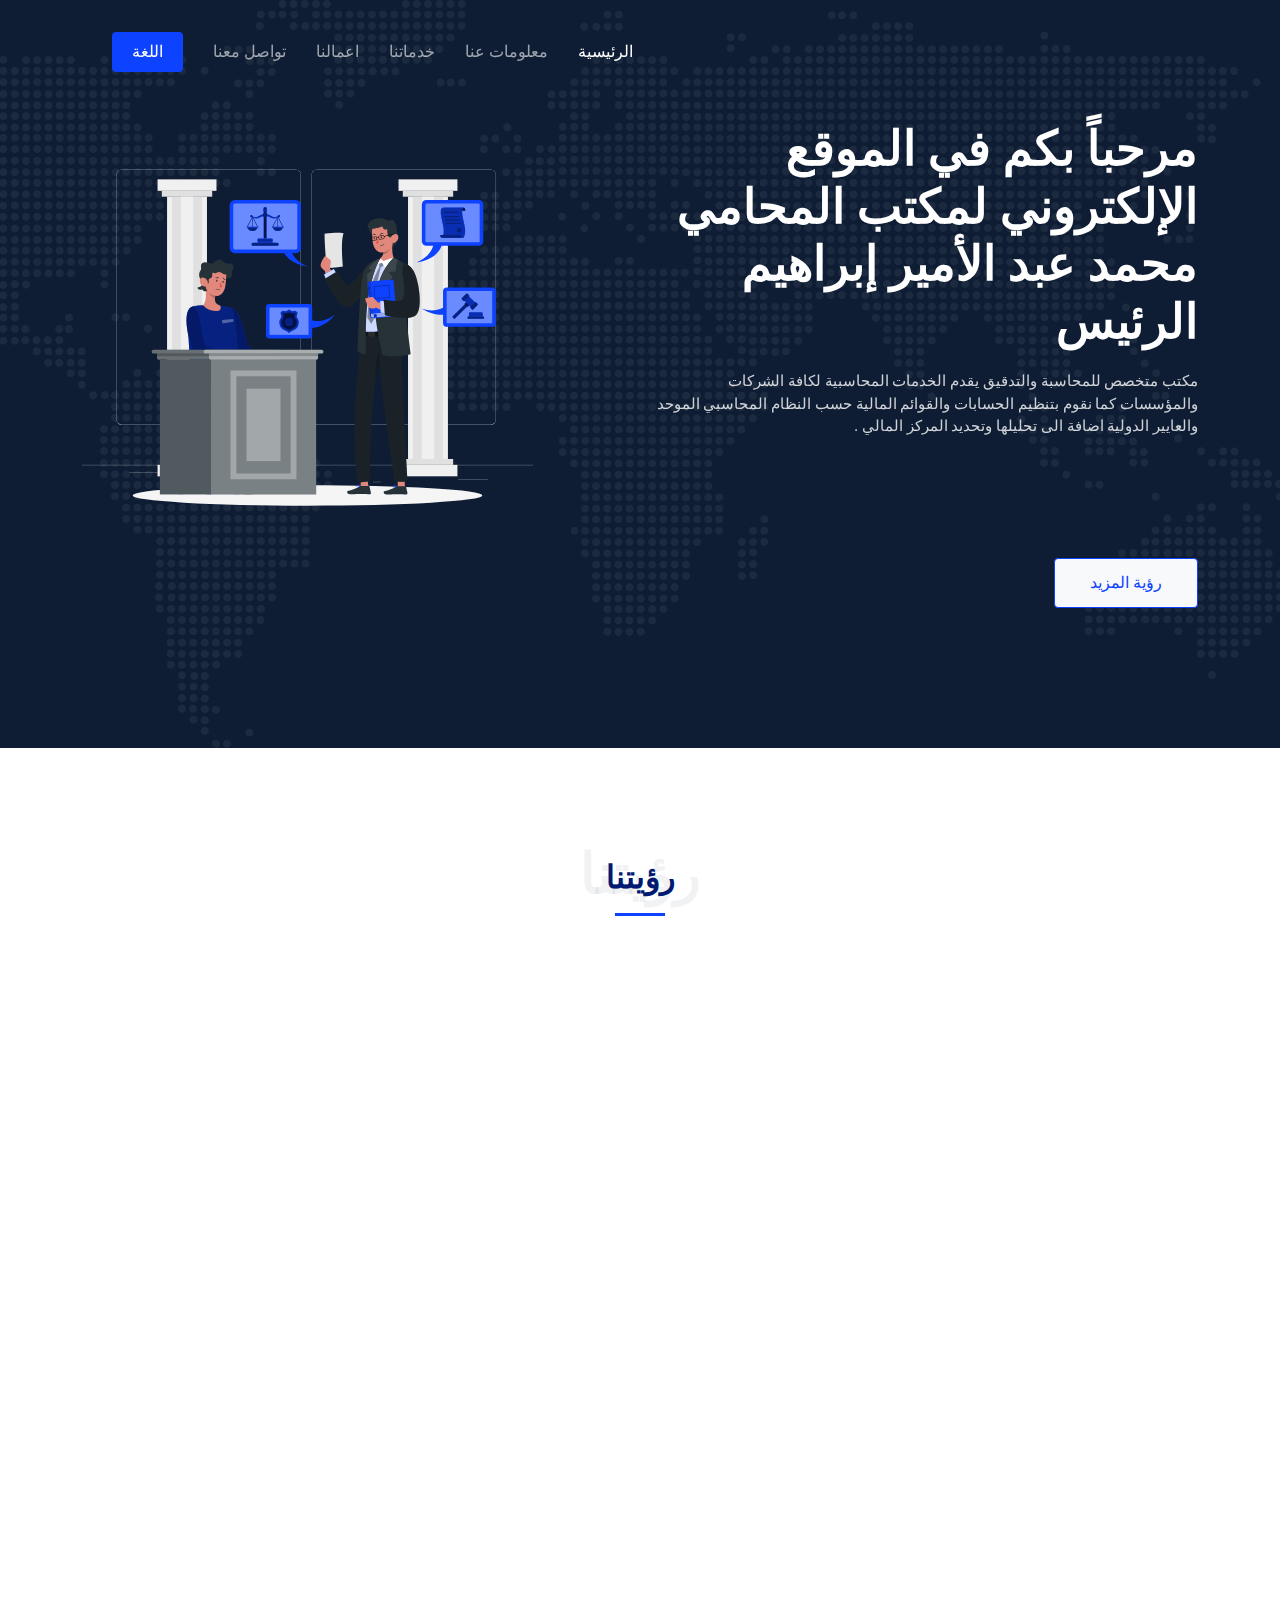
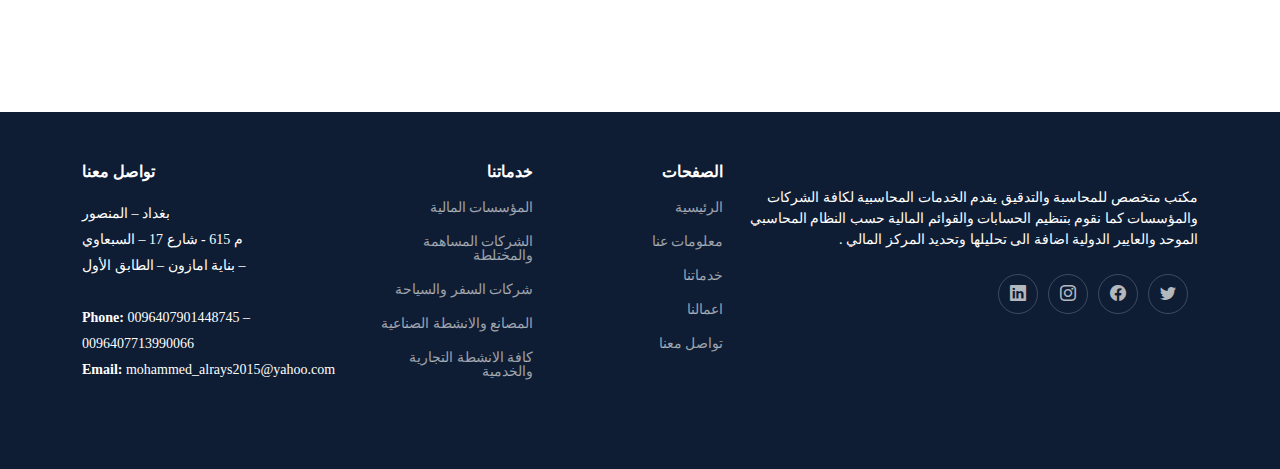
==== law/index.html @ b1b9ab01 "dfffff" ====
<!DOCTYPE html>
<html lang="en" dir="rtl">

<head>
    <meta charset="utf-8">
    <meta content="width=device-width, initial-scale=1.0" name="viewport">

    <title>الرئيسية</title>
    <meta content="" name="description">
    <meta content="" name="keywords">

    <link href="assets/img/favicon.png" rel="icon">
    <link href="assets/img/apple-touch-icon.png" rel="apple-touch-icon">

    <link rel="preconnect" href="https://fonts.googleapis.com">
    <link rel="preconnect" href="https://fonts.gstatic.com" crossorigin>
    <link href="https://fonts.googleapis.com/css2?family=Open+Sans:ital,wght@0,300;0,400;0,500;0,600;0,700;1,300;1,400;1,600;1,700&family=Poppins:ital,wght@0,300;0,400;0,500;0,600;0,700;1,300;1,400;1,500;1,600;1,700&family=Inter:ital,wght@0,300;0,400;0,500;0,600;0,700;1,300;1,400;1,500;1,600;1,700&display=swap"
        rel="stylesheet">

    <link href="assets/vendor/bootstrap/css/bootstrap.min.css" rel="stylesheet">
    <link href="assets/vendor/bootstrap-icons/bootstrap-icons.css" rel="stylesheet">
    <link href="assets/vendor/fontawesome-free/css/all.min.css" rel="stylesheet">
    <link href="assets/vendor/glightbox/css/glightbox.min.css" rel="stylesheet">
    <link href="assets/vendor/swiper/swiper-bundle.min.css" rel="stylesheet">
    <link href="assets/vendor/aos/aos.css" rel="stylesheet">

    <link href="assets/css/main.css" rel="stylesheet">


</head>

<body>

    <header id="header" class="header d-flex align-items-center fixed-top">
        <div class="container-fluid container-xl d-flex align-items-center justify-content-between">

            <a href="index.html" class="logo d-flex align-items-center">

                <img src="./assets/img/ddddfdAsset 1.png" alt=""> </a>
            </a>

            <i class="mobile-nav-toggle mobile-nav-show bi bi-list"></i>
            <i class="mobile-nav-toggle mobile-nav-hide d-none bi bi-x"></i>
            <nav id="navbar" class="navbar">
                <ul>
                    <li><a href="index.html" class="active">الرئيسية</a></li>
                    <li><a href="about.html">معلومات عنا</a></li>
                    <li><a href="services.html">خدماتنا</a></li>
                    <li><a href="projects.html">اعمالنا</a></li>

                    <li><a href="contact.html">تواصل معنا</a></li>
                    <li><a class="get-a-quote" href="">اللغة</a></li>
                </ul>
            </nav>

        </div>
    </header>

    <section id="hero" class="hero d-flex align-items-center">
        <div class="container">
            <div class="row gy-4 d-flex justify-content-between">
                <div class="col-lg-6 order-2 order-lg-1 d-flex flex-column justify-content-center">
                    <h2 data-aos="fade-up">مرحباً بكم في الموقع الإلكتروني لمكتب المحامي محمد عبد الأمير إبراهيم الرئيس </h2>
                    <p data-aos="fade-up" data-aos-delay="100"> مكتب متخصص للمحاسبة والتدقيق يقدم الخدمات المحاسبية لكافة الشركات والمؤسسات كما نقوم بتنظيم الحسابات والقوائم المالية حسب النظام المحاسبي الموحد والعايير الدولية اضافة الى تحليلها وتحديد المركز المالي .</p>


                    <div class="row gy-4" data-aos="fade-up" data-aos-delay="400">
                        <section id="pricing" class="pricing">


                            <a href="#" class="buy-btn btn btn-light">رؤية المزيد</a>

                    </div>
                </div>

                <div class="col-lg-5 order-1 order-lg-2 hero-img" data-aos="zoom-out">
                    <img src="assets/img/Lawyer-rafiki.svg" class="img-fluid mb-3 mb-lg-0" alt="">
                </div>

            </div>
        </div>
        </section>

        <main id="main">


            <section id="featured-services" class="featured-services">
                <div class="container">
                    <div class="section-header">
                        <span>رؤيتنا</span>
                        <h2>رؤيتنا</h2>

                    </div>
                    <div class="row gy-4">

                        <div class="col-lg-4 col-md-6 service-item d-flex" data-aos="fade-up">
                            <div class="icon flex-shrink-0 iconnn"><i class="fa-solid fa-scale-balanced"></i></div>
                            <div>
                                <h4 class="title">التميّز</h4>
                                <p class="description"> تحقق هدف واحد ليكون مكتبا اول واكبر مكتب محاسبي في العراق يضم كادر محاسبي متخصص وكفوء ومهني يقدم افضل مجموعة من الخدمات المالية المتكاملة لتحقيق نتائج مبهرة بجودة ومهارة عالية لجميع عملائنا

                                </p>
                            </div>
                        </div>

                        <div class="col-lg-4 col-md-6 service-item d-flex" data-aos="fade-up" data-aos-delay="100">
                            <div class="icon flex-shrink-0 iconnn"><i class="fa-sharp fa-solid fa-lightbulb"></i></div>
                            <div>
                                <h4 class="title">الصدق والنزاهة
                                </h4>
                                <p class="description">نعمل على تعزيز قيم الصدق والنزاهة والثقة في مكتب جمعة النقبي للمحاماة والاستشارات القانونية ، ونؤمن إيماناً راسخاً بأهمية الصدق والثقة والاحترام المتبادل. كما ندرك أهمية وضرورة أن يشعر عملائنا بالثقة، ولهذا السبب فإننا
                                    نضع على عاتقنا تحمل المسؤولية الكاملة لبناء الثقة المنشودة مع عملائنا والحفاظ عليها

                                </p>
                            </div>
                        </div>

                        <div class="col-lg-4 col-md-6 service-item d-flex" data-aos="fade-up" data-aos-delay="200">
                            <div class="icon flex-shrink-0 iconnn"><i class="fa-solid  fa-gavel"></i></div>
                            <div>
                                <h4 class="title">العدالة</h4>
                                <p class="description">تحقيق العدالة يُمثل قمة التزامنا وأولويات عملنا لثقتنا الراسخة بأن تحقيق العدالة والحفاظ عليها يؤدي الى تأسيس مجتمع تسود فيه الطمأنينة وينعم فيه بالأمن والسلام لتحقيق التقدم المنشود

                                </p>
                            </div>
                        </div>

                    </div>

                </div>
            </section>

            <section id="about" class="about pt-0">
                <div class="container" data-aos="fade-up">

                    <div class="row gy-4">
                        <div class="col-lg-6 position-relative align-self-start order-lg-last order-first">
                            <img src="assets/img/truth-concept-arrangement-with-balance.jpg" class="img-fluid" alt="">
                        </div>
                        <div class="col-lg-6 content order-last  order-lg-first">
                            <h3>- اهدافنا </h3>
                            <p>
                                يعمل المكتب على اساس استراتيجية علاقات واتصال مع الشركات والمؤسسات بشكل مباشر تقوم على اسس ومبادئ المصداقية والشفافية والاستقلال المحاسبي كما من اهم اهدافنا تسهيل المهمة المكلفين بها بكل الطرق والوسائل المهنية والممكنة للوصول الى افضل النتائج في اطار
                                المعايير والانظمة المحلية والدولية . </p>
                            <ul>

                                <li data-aos="fade-up" data-aos-delay="100"><i class="bi bi-check"></i>
                                    <div>
                                        <p>يعمل المكتب على اساس استراتيجية علاقات واتصال مع الشركات والمؤسسات بشكل مباشر تقوم على اسس ومبادئ المصداقية والشفافية والاستقلال المحاسبي</p>
                                    </div>
                                </li>
                                <li data-aos="fade-up" data-aos-delay="200"><i class="bi bi-check"></i>
                                    <div>
                                        <p>تسهيل المهمة المكلفين بها بكل الطرق والوسائل المهنية والممكنة للوصول الى افضل النتائج في اطار المعايير والانظمة المحلية والدولية .</p>
                                    </div>
                                </li>

                            </ul>
                        </div>
                    </div>

                </div>
            </section>

            <footer id="footer" class="footer">

                <div class="container">
                    <div class="row gy-4">
                        <div class="col-lg-5 col-md-12 footer-info">
                            <a href="index.html" class="logo d-flex align-items-center">

                                <img src="./assets/img/ddddfdAsset 1.png" alt=""> </a>
                            </a>
                            <p>مكتب متخصص للمحاسبة والتدقيق يقدم الخدمات المحاسبية لكافة الشركات والمؤسسات كما نقوم بتنظيم الحسابات والقوائم المالية حسب النظام المحاسبي الموحد والعايير الدولية اضافة الى تحليلها وتحديد المركز المالي .

                            </p>
                            <div class="social-links d-flex mt-4">
                                <a href="#" class="twitter"><i class="bi bi-twitter"></i></a>
                                <a href="#" class="facebook"><i class="bi bi-facebook"></i></a>
                                <a href="#" class="instagram"><i class="bi bi-instagram"></i></a>
                                <a href="#" class="linkedin"><i class="bi bi-linkedin"></i></a>
                            </div>
                        </div>

                        <div class="col-lg-2 col-6 footer-links">
                            <h4>الصفحات</h4>
                            <ul>
                                <li><a href="index.html" class="active">الرئيسية</a></li>
                                <li><a href="about.html">معلومات عنا</a></li>
                                <li><a href="services.html">خدماتنا</a></li>
                                <li><a href="pricing.html">اعمالنا</a></li>
                                <li><a href="contact.html">تواصل معنا</a></li>
                            </ul>
                        </div>

                        <div class="col-lg-2 col-6 footer-links">
                            <h4>خدماتنا</h4>
                            <ul>
                                <li><a>المؤسسات المالية </a></li>
                                <li><a>الشركات المساهمة والمختلطة</a></li>
                                <li><a>شركات السفر والسياحة </a></li>
                                <li><a>المصانع والانشطة الصناعية </a></li>
                                <li><a>كافة الانشطة التجارية والخدمية </a></li>
                            </ul>
                        </div>

                        <div class="col-lg-3 col-md-12 footer-contact text-center text-md-start">
                            <h4>تواصل معنا</h4>
                            <p>
                                بغداد – المنصور <br>م 615 - شارع 17 – السبعاوي <br> – بناية امازون – الطابق الأول <br><br>
                                <strong>Phone:</strong> 0096407901448745 – 0096407713990066<br>
                                <strong>Email:</strong> mohammed_alrays2015@yahoo.com<br>
                            </p>

                        </div>

                    </div>
                </div>

            </footer>


            <a href="#" class="scroll-top d-flex align-items-center justify-content-center"><i class="bi bi-arrow-up-short"></i></a>

            <div id="preloader"></div>

            <script src="assets/vendor/bootstrap/js/bootstrap.bundle.min.js"></script>
            <script src="assets/vendor/purecounter/purecounter_vanilla.js"></script>
            <script src="assets/vendor/glightbox/js/glightbox.min.js"></script>
            <script src="assets/vendor/swiper/swiper-bundle.min.js"></script>
            <script src="assets/vendor/aos/aos.js"></script>
            <script src="assets/vendor/php-email-form/validate.js"></script>

            <script src="assets/js/main.js"></script>

</body>

</html>
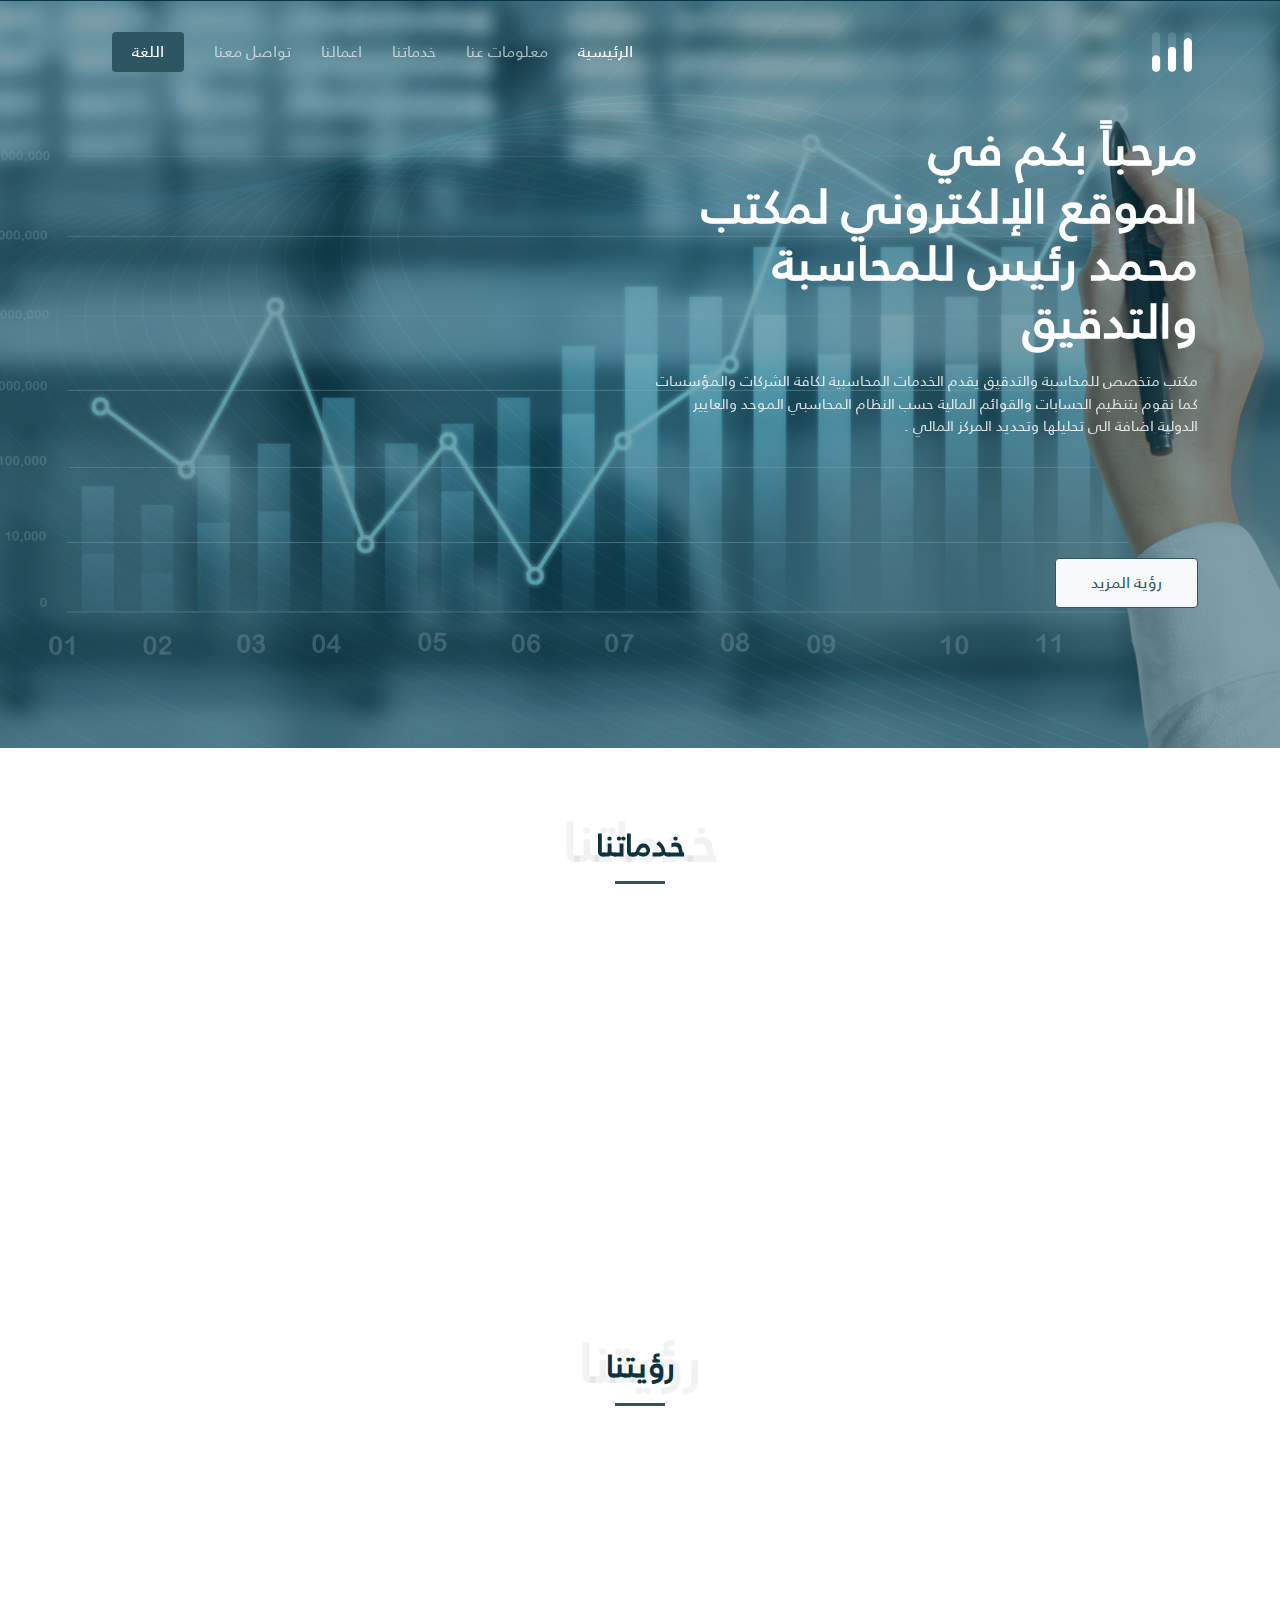
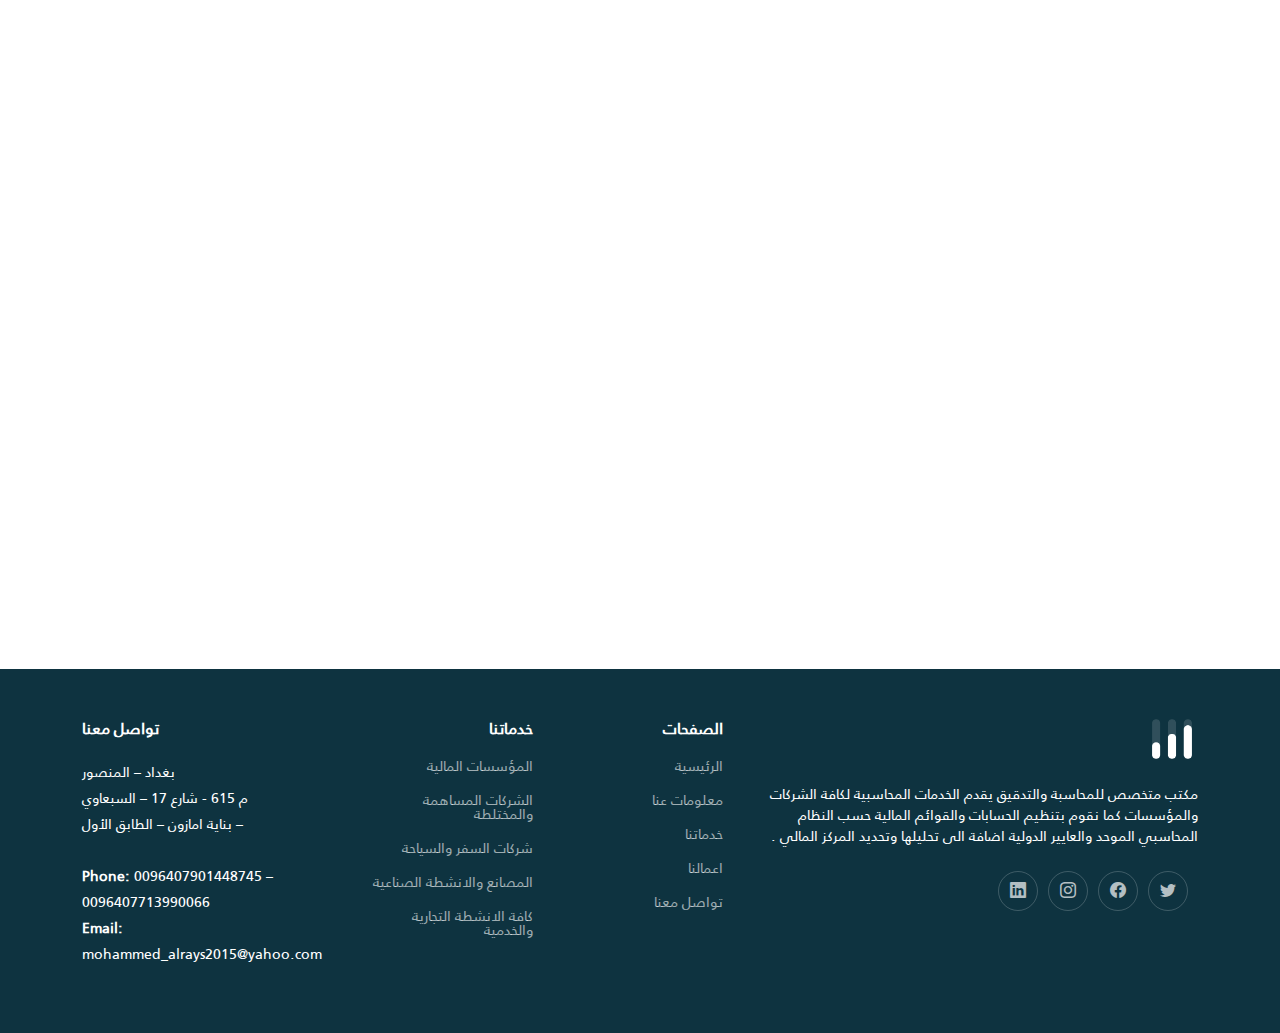
==== commit 5024f909: "second commit for this projects" ====
--- a/law/index.html
+++ b/law/index.html
@@ -60,7 +60,7 @@
         <div class="container">
             <div class="row gy-4 d-flex justify-content-between">
                 <div class="col-lg-6 order-2 order-lg-1 d-flex flex-column justify-content-center">
-                    <h2 data-aos="fade-up">مرحباً بكم في الموقع الإلكتروني لمكتب المحامي محمد عبد الأمير إبراهيم الرئيس </h2>
+                    <h2 data-aos="fade-up"> مرحباً بكم في <br>الموقع الإلكتروني لمكتب <br> محمد رئيس للمحاسبة والتدقيق</h2>
                     <p data-aos="fade-up" data-aos-delay="100"> مكتب متخصص للمحاسبة والتدقيق يقدم الخدمات المحاسبية لكافة الشركات والمؤسسات كما نقوم بتنظيم الحسابات والقوائم المالية حسب النظام المحاسبي الموحد والعايير الدولية اضافة الى تحليلها وتحديد المركز المالي .</p>
 
 
@@ -73,9 +73,6 @@
                     </div>
                 </div>
 
-                <div class="col-lg-5 order-1 order-lg-2 hero-img" data-aos="zoom-out">
-                    <img src="assets/img/Lawyer-rafiki.svg" class="img-fluid mb-3 mb-lg-0" alt="">
-                </div>
 
             </div>
         </div>
@@ -83,7 +80,65 @@
 
         <main id="main">
 
-
+            <section id="service" class="services pt-0">
+                <div class="container" data-aos="fade-up">
+
+                    <div class="row gy-4 mt-4">
+                        <div class="section-header">
+                            <span>خدماتنا</span>
+                            <h2>خدماتنا</h2>
+
+                        </div>
+                        <div class="col-lg-4 col-md-6" data-aos="fade-up" data-aos-delay="100">
+                            <div class="card">
+                                <div class="card-img">
+                                    <img src="assets/img/businessman-showing-changes-report.jpg" class="img-fluid" alt="">
+                                </div>
+                                <h3><a class="stretched-link tex ">	المؤسسات المالية </a></h3>
+                            </div>
+                        </div>
+
+                        <div class="col-lg-4 col-md-6" data-aos="fade-up" data-aos-delay="200">
+                            <div class="card">
+                                <div class="card-img">
+                                    <img src="assets/img/low-angle-view-skyscrapers.jpg" class="img-fluid" alt="">
+                                </div>
+                                <h3><a class="stretched-link">  الشركات المساهمة والمختلطة</a></h3>
+                            </div>
+                        </div>
+
+                        <div class="col-lg-4 col-md-6" data-aos="fade-up" data-aos-delay="300">
+                            <div class="card">
+                                <div class="card-img">
+                                    <img src="assets/img/business-man-woman-are-going-business-trip.jpg" class="img-fluid" alt="">
+                                </div>
+                                <h3><a class="stretched-link">شركات السفر والسياحة </a></h3>
+                            </div>
+                        </div>
+
+                        <div class="col-lg-4 col-md-6" data-aos="fade-up" data-aos-delay="400">
+                            <div class="card">
+                                <div class="card-img">
+                                    <img src="assets/img/portrait-factory-worker-protective-equipment-holding-thumbs-up-production-hall.jpg" class="img-fluid" alt="">
+                                </div>
+                                <h3><a class="stretched-link">المصانع والانشطة الصناعية </a></h3>
+                            </div>
+                        </div>
+
+                        <div class="col-lg-4 col-md-6" data-aos="fade-up" data-aos-delay="500">
+                            <div class="card">
+                                <div class="card-img">
+                                    <img src="assets/img/container-terminal-wharf-transport.jpg" class="img-fluid" alt="">
+                                </div>
+                                <h3><a class="stretched-link">كافة الانشطة التجارية والخدمية </a></h3>
+
+                            </div>
+                        </div>
+
+                    </div>
+
+                </div>
+            </section>
             <section id="featured-services" class="featured-services">
                 <div class="container">
                     <div class="section-header">
@@ -135,7 +190,7 @@
 
                     <div class="row gy-4">
                         <div class="col-lg-6 position-relative align-self-start order-lg-last order-first">
-                            <img src="assets/img/truth-concept-arrangement-with-balance.jpg" class="img-fluid" alt="">
+                            <img src="assets/img/9223a978-c43d-460a-81da-b9d2b46bf5af.jpg" class="img-fluid" alt="">
                         </div>
                         <div class="col-lg-6 content order-last  order-lg-first">
                             <h3>- اهدافنا </h3>
--- a/law/assets/css/main.css
+++ b/law/assets/css/main.css
@@ -1,7 +1,12 @@
+@font-face {
+    font-family: 'FrutigerLTArabic';
+    src: url(../fonts/FrutigerLTArabic.ttf);
+}
+
 :root {
-    --color-default: #0a0d13;
-    --color-primary: #0d42ff;
-    --color-secondary: #0e1d34;
+    --color-default: #0E3340;
+    --color-primary: #2e5662;
+    --color-secondary: #0E3340;
 }
 
 :root {
@@ -9,7 +14,7 @@
 }
 
 body {
-    font-family: var(--font-default);
+    font-family: 'FrutigerLTArabic';
     color: var(--color-default);
 }
 
@@ -29,7 +34,7 @@
 h4,
 h5,
 h6 {
-    font-family: var(--font-primary);
+    font-family: 'FrutigerLTArabic';
 }
 
 
@@ -54,7 +59,7 @@
     text-transform: uppercase;
     margin-bottom: 20px;
     padding-bottom: 0;
-    color: #001973;
+    color: #0E3340;
     position: relative;
     z-index: 2;
     margin-bottom: 20px;
@@ -119,7 +124,7 @@
 
 .breadcrumbs .page-header:before {
     content: "";
-    background-color: rgba(14, 29, 52, 0.8);
+    background-color: rgba(33, 72, 82, 0.247);
     position: absolute;
     inset: 0;
 }
@@ -167,7 +172,7 @@
 .breadcrumbs nav ol li+li::before {
     display: inline-block;
     padding-right: 10px;
-    color: #4278cc;
+    color: #0E3340;
     content: "/";
 }
 
@@ -197,7 +202,7 @@
 }
 
 .scroll-top:hover {
-    background: rgba(13, 66, 255, 0.8);
+    background: #0E3340;
     color: #fff;
 }
 
@@ -294,9 +299,9 @@
 }
 
 .header.sticked {
-    background: rgba(14, 29, 52, 0.9);
+    background: #0D3240;
     padding: 15px 0;
-    box-shadow: 0px 2px 20px rgba(14, 29, 52, 0.1);
+    box-shadow: 0px 2px 20px #2E5662;
 }
 
 .header .logo img {
@@ -367,7 +372,7 @@
     .navbar .get-a-quote:hover,
     .navbar .get-a-quote:focus:hover {
         color: #fff;
-        background: #2756ff;
+        background: #2E5662;
     }
     .navbar .dropdown ul {
         display: block;
@@ -498,7 +503,7 @@
     .navbar .get-a-quote:hover,
     .navbar .get-a-quote:focus:hover {
         color: #fff;
-        background: rgba(13, 66, 255, 0.8);
+        background: 0E3340;
     }
     .navbar .dropdown ul,
     .navbar .dropdown .dropdown ul {
@@ -564,7 +569,7 @@
 }
 
 .featured-services .service-item .icon i {
-    color: #001f8d;
+    color: #0E3340;
     font-size: 48px;
     transition: 0.3s;
 }
@@ -619,7 +624,7 @@
     font-weight: 700;
     font-size: 32px;
     font-family: var(--font-secondary);
-    color: #001f8d;
+    color: #0E3340;
 }
 
 .about .content ul {
@@ -644,7 +649,7 @@
 .about .content ul h5 {
     font-size: 18px;
     font-weight: 700;
-    color: #19335c;
+    color: #578499;
 }
 
 .about .content ul p {
@@ -684,7 +689,7 @@
     animation-timing-function: steps;
     opacity: 1;
     border-radius: 50%;
-    border: 5px solid rgba(13, 66, 255, 0.7);
+    border: 5px solid #0E3340;
     top: -15%;
     left: -15%;
     background: rgba(198, 16, 0, 0);
@@ -782,7 +787,7 @@
 }
 
 .services .card a {
-    color: #001973;
+    color: #0E3340;
     transition: 0.3;
 }
 
@@ -869,7 +874,7 @@
 .features .features-item h3 {
     font-weight: 600;
     font-size: 26px;
-    color: #001973;
+    color: #0E3340;
 }
 
 .features .features-item ul {
@@ -1370,8 +1375,8 @@
 }
 
 .horizontal-pricing .buy-btn:hover {
-    background: #406aff;
-    border-color: #406aff;
+    background: #0E3340;
+    border-color: #2E5662;
 }
 
 .horizontal-pricing .featured {
@@ -1514,7 +1519,7 @@
 }
 
 .get-a-quote .php-email-form button[type=submit]:hover {
-    background: rgba(13, 66, 255, 0.8);
+    background: #0E3340;
 }
 
 @-webkit-keyframes animate-loading {
@@ -1649,7 +1654,7 @@
 }
 
 .contact .php-email-form button[type=submit]:hover {
-    background: rgba(13, 66, 255, 0.8);
+    background: #0E3340;
 }
 
 @keyframes animate-loading {
@@ -1738,7 +1743,7 @@
     width: 100%;
     min-height: 50vh;
     background-color: var(--color-secondary);
-    background-image: url("../img/hero-bg.png");
+    background-image: url("../img/Group\ 413.png");
     background-size: cover;
     background-position: center;
     position: relative;
@@ -1795,7 +1800,7 @@
 }
 
 .hero form .btn-primary:hover {
-    background-color: #2756ff;
+    background-color: #0E3340;
 }
 
 .hero .stats-item {
@@ -1906,7 +1911,7 @@
 
 .footer .footer-links ul i {
     padding-right: 2px;
-    color: rgba(13, 66, 255, 0.8);
+    color: #2E5662;
     font-size: 12px;
     line-height: 0;
 }
@@ -1960,4 +1965,103 @@
 
 .gg {
     margin: 20px 0px;
+}
+
+.text-blk {
+    margin-top: 0px;
+    margin-right: 0px;
+    margin-bottom: 0px;
+    margin-left: 0px;
+    line-height: 25px;
+}
+
+.responsive-container-block {
+    min-height: 75px;
+    height: fit-content;
+    width: 100%;
+    display: flex;
+    flex-wrap: wrap;
+    margin-top: 0px;
+    margin-right: auto;
+    margin-bottom: 0px;
+    margin-left: auto;
+    justify-content: flex-start;
+}
+
+.container-block {
+    min-height: 75px;
+    height: fit-content;
+    width: 100%;
+    padding-top: 10px;
+    padding-right: 10px;
+    padding-bottom: 10px;
+    padding-left: 10px;
+    display: block;
+}
+
+.responsive-cell-block {
+    min-height: 75px;
+}
+
+.team-head-text {
+    font-size: 48px;
+    line-height: 50px;
+    font-weight: 900;
+    text-align: center;
+    margin-top: 0px;
+    margin-right: 0px;
+    margin-bottom: 70px;
+    margin-left: 0px;
+}
+
+.name {
+    font-size: 18px;
+    margin-top: 11px;
+    margin-right: 0px;
+    margin-bottom: 0px;
+    margin-left: 0px;
+    font-weight: 700;
+}
+
+.position {
+    margin-top: 5px;
+    margin-right: 0px;
+    margin-bottom: 0px;
+    margin-left: 0px;
+}
+
+.team-card-container {
+    width: 263px;
+    margin-top: 0px;
+    margin-right: 15px;
+    margin-bottom: 30px;
+    margin-left: 15px;
+}
+
+.teamcard-container {
+    justify-content: space-evenly;
+}
+
+.team-img-wrapper {
+    border-top-left-radius: 6px;
+    border-top-right-radius: 6px;
+    border-bottom-right-radius: 6px;
+    border-bottom-left-radius: 6px;
+}
+
+.team-img {
+    max-width: 100%;
+}
+
+@media (max-width: 500px) {
+    .team-card-container {
+        margin-top: 0px;
+        margin-right: 0px;
+        margin-bottom: 30px;
+        margin-left: 0px;
+        width: 100%;
+    }
+    .team-img {
+        width: 100%;
+    }
 }